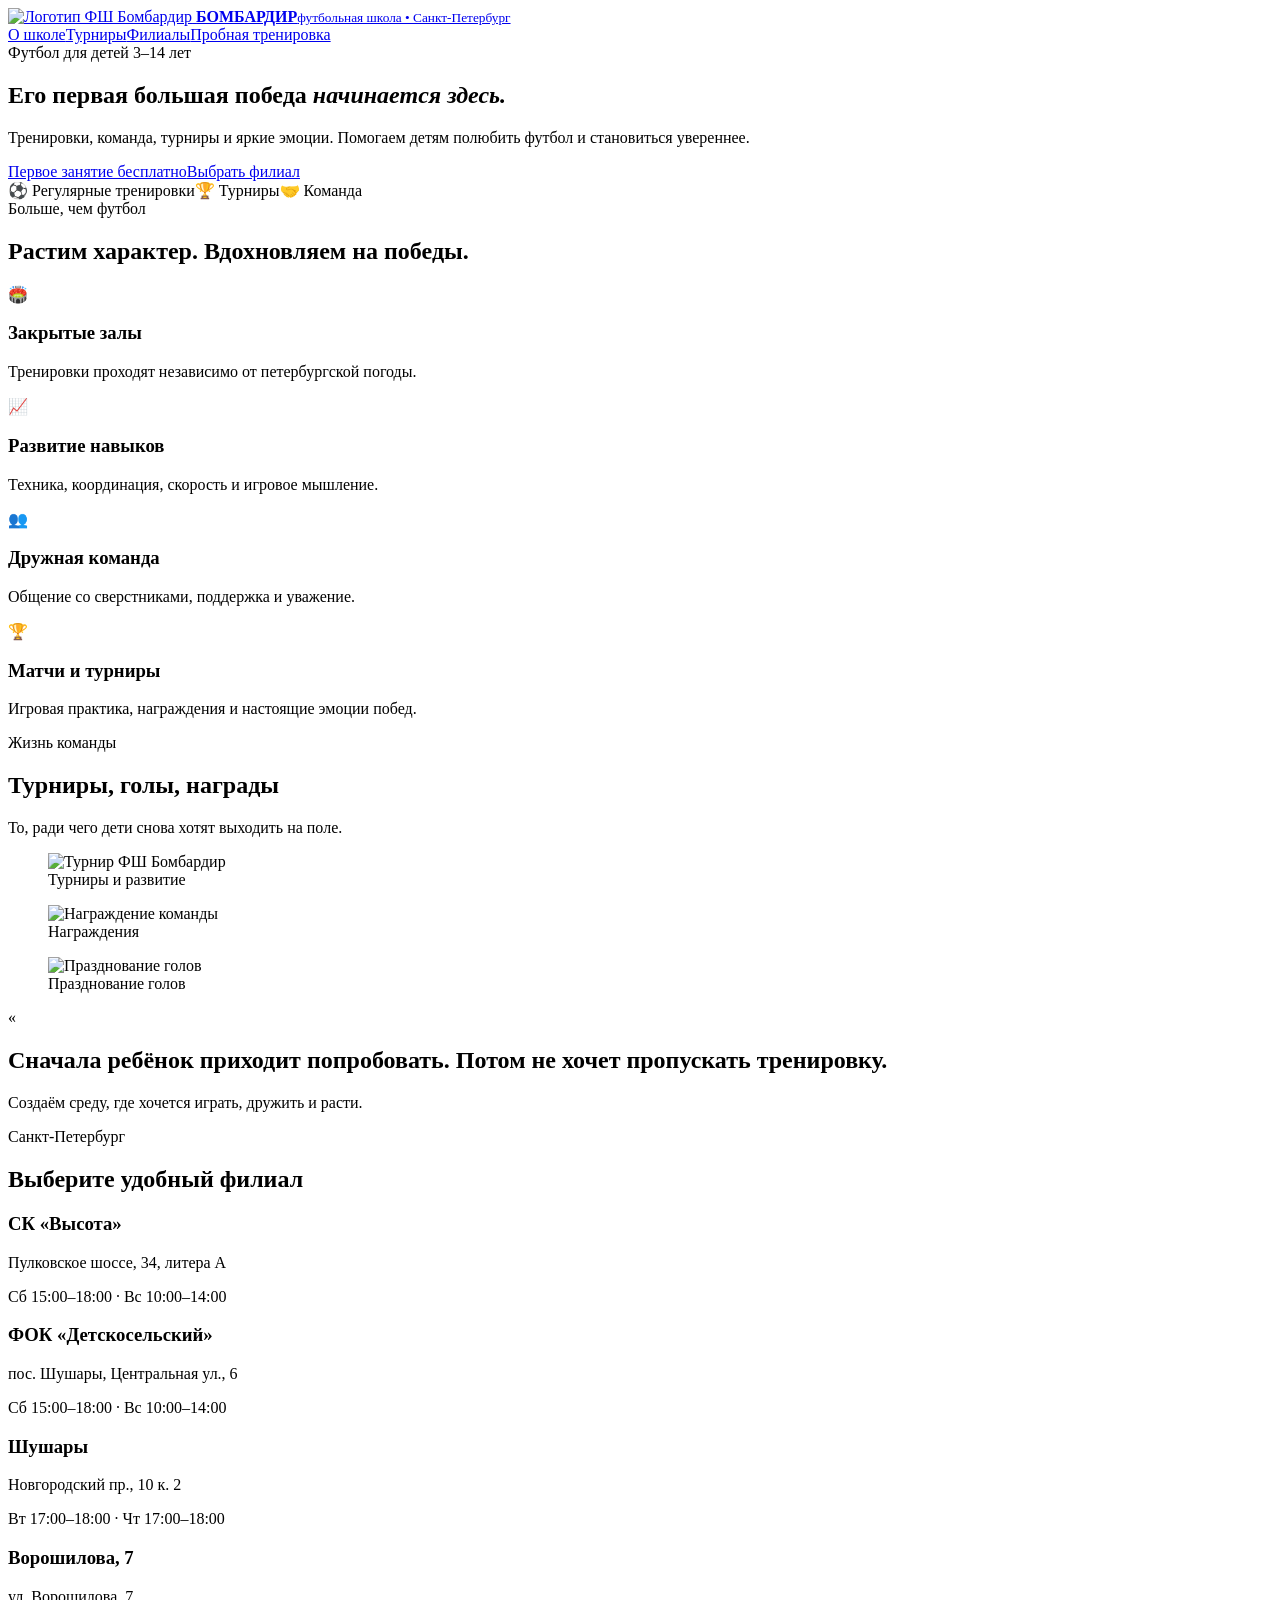
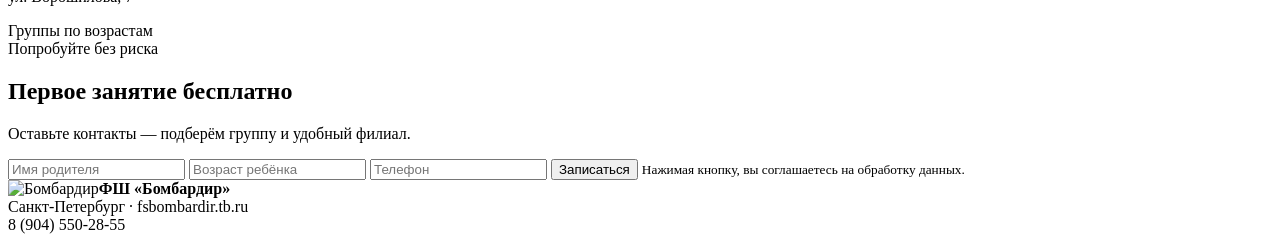
==== index.html @ 9c45136e "Add files via upload" ====
<!doctype html>
<html lang="ru">
<head>
  <meta charset="utf-8" />
  <meta name="viewport" content="width=device-width, initial-scale=1" />
  <meta name="theme-color" content="#06130d" />
  <title>ФШ «Бомбардир» — футбол для детей 3–14 лет</title>
  <meta name="description" content="Футбольная школа «Бомбардир» в Санкт-Петербурге. Тренировки для детей 3–14 лет. Первое занятие бесплатно." />
  <link rel="stylesheet" href="styles.css" />
</head>
<body>
<header class="topbar">
  <a class="brand" href="#top" aria-label="ФШ Бомбардир">
    <span class="logo-box"><img src="assets/logo.jpg" alt="Логотип ФШ Бомбардир"></span>
    <span><b>БОМБАРДИР</b><small>футбольная школа • Санкт-Петербург</small></span>
  </a>
  <nav>
    <a href="#benefits">О школе</a><a href="#gallery">Турниры</a><a href="#branches">Филиалы</a><a href="#trial" class="nav-cta">Пробная тренировка</a>
  </nav>
</header>

<main id="top">
<section class="hero">
  <div class="hero-bg"></div>
  <div class="hero-shade"></div>
  <div class="hero-content">
    <span class="eyebrow">Футбол для детей 3–14 лет</span>
    <h1>Его первая большая победа <em>начинается здесь.</em></h1>
    <p>Тренировки, команда, турниры и яркие эмоции. Помогаем детям полюбить футбол и становиться увереннее.</p>
    <div class="hero-actions"><a class="btn primary" href="#trial">Первое занятие бесплатно</a><a class="btn ghost" href="#branches">Выбрать филиал</a></div>
    <div class="proof"><span>⚽ Регулярные тренировки</span><span>🏆 Турниры</span><span>🤝 Команда</span></div>
  </div>
</section>

<section id="benefits" class="section dark">
  <div class="section-head"><span class="eyebrow">Больше, чем футбол</span><h2>Растим характер. Вдохновляем на победы.</h2></div>
  <div class="cards four">
    <article><div class="ico">🏟️</div><h3>Закрытые залы</h3><p>Тренировки проходят независимо от петербургской погоды.</p></article>
    <article><div class="ico">📈</div><h3>Развитие навыков</h3><p>Техника, координация, скорость и игровое мышление.</p></article>
    <article><div class="ico">👥</div><h3>Дружная команда</h3><p>Общение со сверстниками, поддержка и уважение.</p></article>
    <article><div class="ico">🏆</div><h3>Матчи и турниры</h3><p>Игровая практика, награждения и настоящие эмоции побед.</p></article>
  </div>
</section>

<section id="gallery" class="section gallery-section">
  <div class="section-head"><span class="eyebrow">Жизнь команды</span><h2>Турниры, голы, награды</h2><p>То, ради чего дети снова хотят выходить на поле.</p></div>
  <div class="gallery">
    <figure class="wide"><img src="assets/tournament.png" alt="Турнир ФШ Бомбардир"><figcaption>Турниры и развитие</figcaption></figure>
    <figure><img src="assets/awards.png" alt="Награждение команды"><figcaption>Награждения</figcaption></figure>
    <figure><img src="assets/goals.png" alt="Празднование голов"><figcaption>Празднование голов</figcaption></figure>
  </div>
</section>

<section class="section quote">
  <div class="quote-card"><span>«</span><h2>Сначала ребёнок приходит попробовать. Потом не хочет пропускать тренировку.</h2><p>Создаём среду, где хочется играть, дружить и расти.</p></div>
</section>

<section id="branches" class="section dark branches">
  <div class="section-head"><span class="eyebrow">Санкт-Петербург</span><h2>Выберите удобный филиал</h2></div>
  <div class="cards branches-grid">
    <article><h3>СК «Высота»</h3><p>Пулковское шоссе, 34, литера А</p><span>Сб 15:00–18:00 · Вс 10:00–14:00</span></article>
    <article><h3>ФОК «Детскосельский»</h3><p>пос. Шушары, Центральная ул., 6</p><span>Сб 15:00–18:00 · Вс 10:00–14:00</span></article>
    <article><h3>Шушары</h3><p>Новгородский пр., 10 к. 2</p><span>Вт 17:00–18:00 · Чт 17:00–18:00</span></article>
    <article><h3>Ворошилова, 7</h3><p>ул. Ворошилова, 7</p><span>Группы по возрастам</span></article>
  </div>
</section>

<section id="trial" class="section trial">
  <div class="trial-copy"><span class="eyebrow">Попробуйте без риска</span><h2>Первое занятие бесплатно</h2><p>Оставьте контакты — подберём группу и удобный филиал.</p></div>
  <form onsubmit="event.preventDefault(); document.querySelector('.form-note').textContent='Демо: форма работает визуально. На опубликованном сайте подключим отправку заявок.';">
    <input required placeholder="Имя родителя" />
    <input required placeholder="Возраст ребёнка" inputmode="numeric" />
    <input required placeholder="Телефон" inputmode="tel" />
    <button class="btn primary" type="submit">Записаться</button>
    <small class="form-note">Нажимая кнопку, вы соглашаетесь на обработку данных.</small>
  </form>
</section>
</main>

<footer><div class="footer-brand"><span class="logo-box small"><img src="assets/logo.jpg" alt="Бомбардир"></span><b>ФШ «Бомбардир»</b></div><div>Санкт-Петербург · fsbombardir.tb.ru</div><div>8 (904) 550-28-55</div></footer>
<script src="script.js"></script>
</body>
</html>
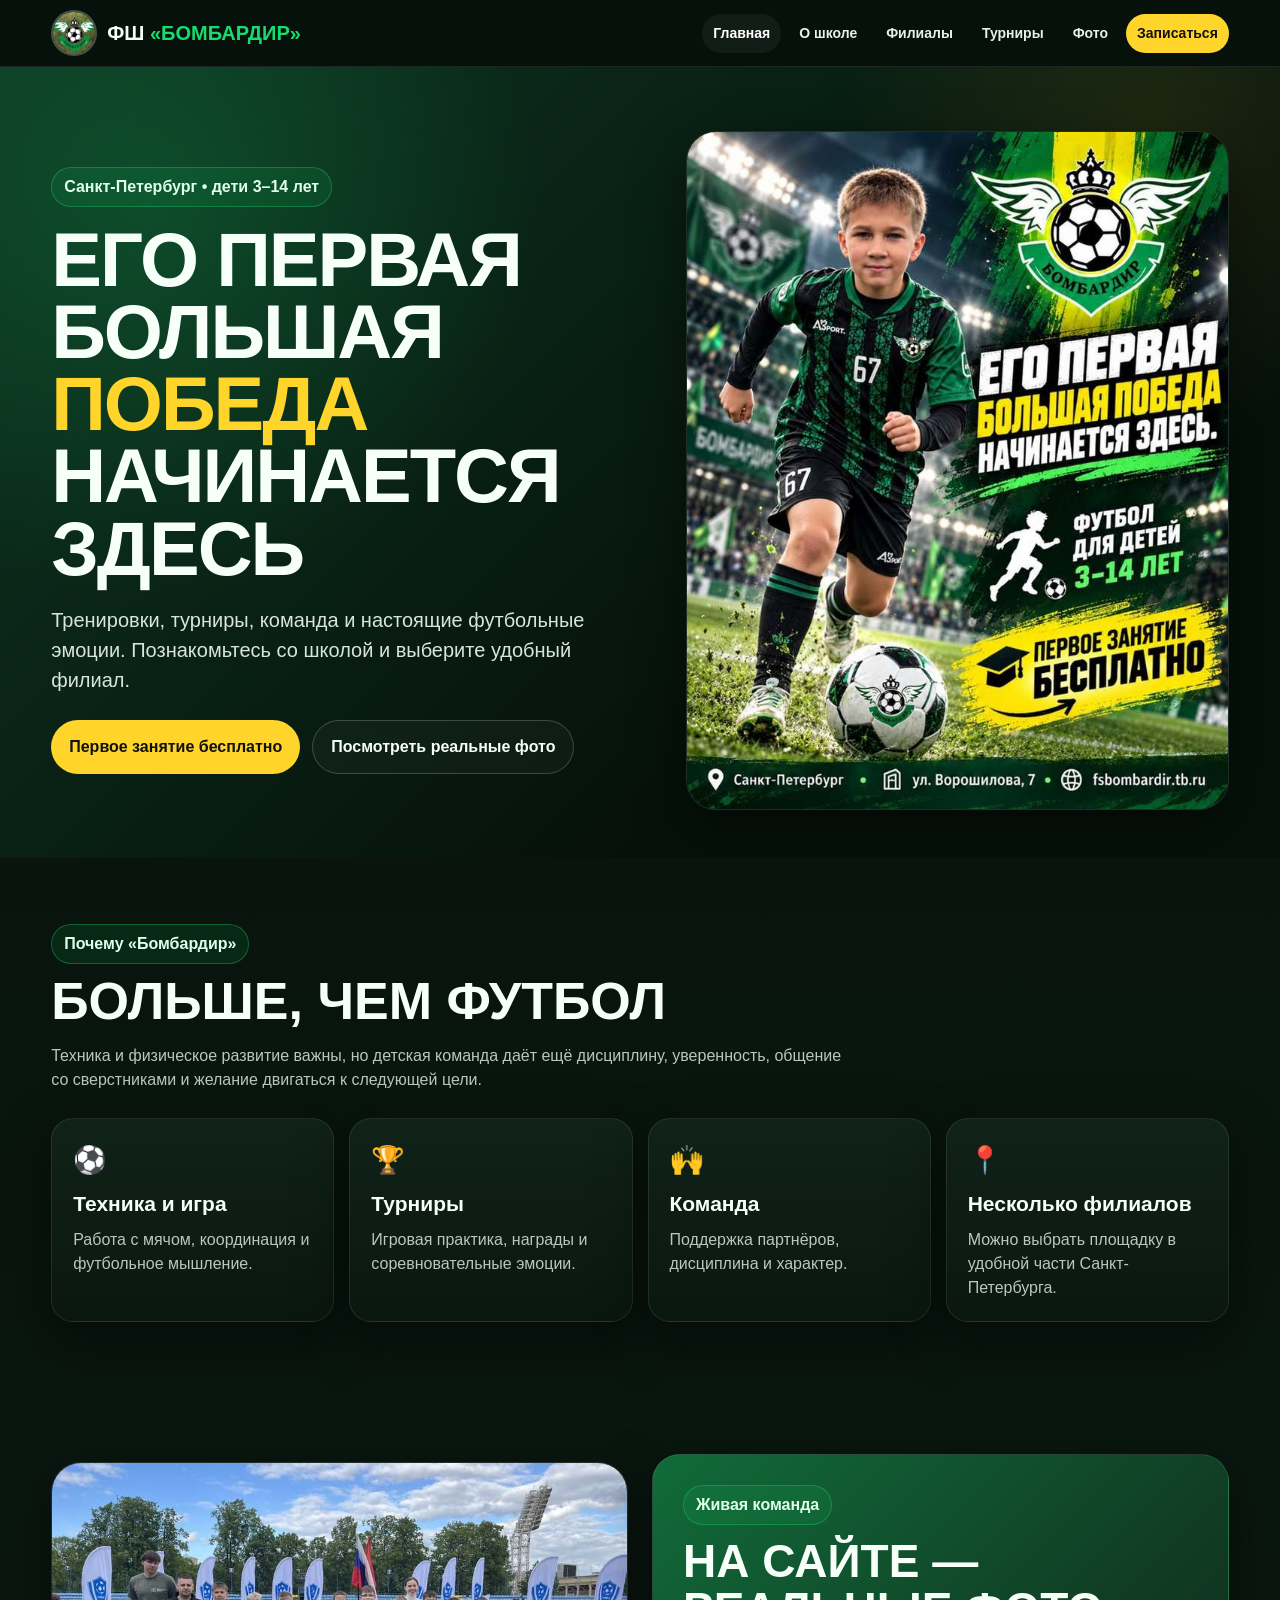
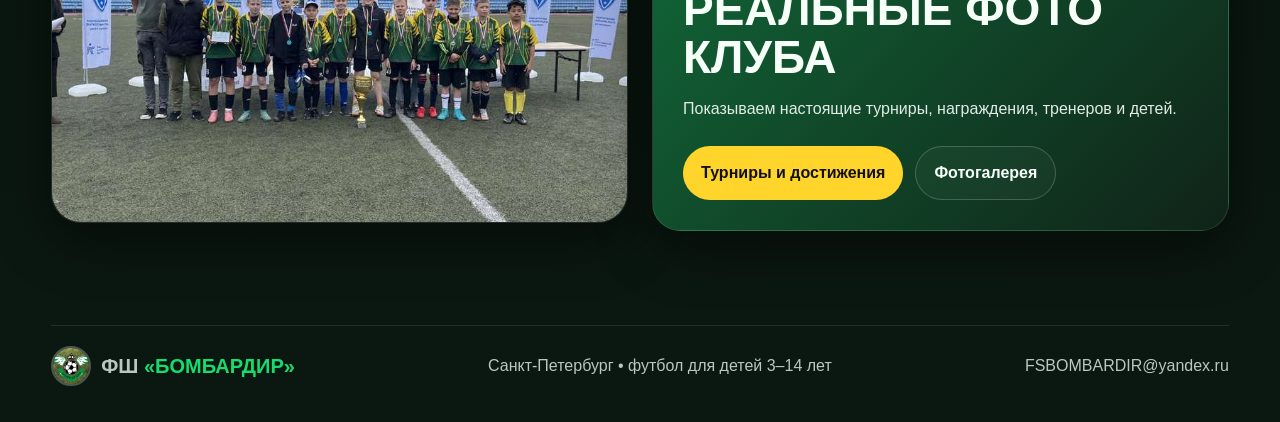
==== commit 577f26ae: "Add files via upload" ====
--- a/index.html
+++ b/index.html
@@ -1,83 +1 @@
-<!doctype html>
-<html lang="ru">
-<head>
-  <meta charset="utf-8" />
-  <meta name="viewport" content="width=device-width, initial-scale=1" />
-  <meta name="theme-color" content="#06130d" />
-  <title>ФШ «Бомбардир» — футбол для детей 3–14 лет</title>
-  <meta name="description" content="Футбольная школа «Бомбардир» в Санкт-Петербурге. Тренировки для детей 3–14 лет. Первое занятие бесплатно." />
-  <link rel="stylesheet" href="styles.css" />
-</head>
-<body>
-<header class="topbar">
-  <a class="brand" href="#top" aria-label="ФШ Бомбардир">
-    <span class="logo-box"><img src="assets/logo.jpg" alt="Логотип ФШ Бомбардир"></span>
-    <span><b>БОМБАРДИР</b><small>футбольная школа • Санкт-Петербург</small></span>
-  </a>
-  <nav>
-    <a href="#benefits">О школе</a><a href="#gallery">Турниры</a><a href="#branches">Филиалы</a><a href="#trial" class="nav-cta">Пробная тренировка</a>
-  </nav>
-</header>
-
-<main id="top">
-<section class="hero">
-  <div class="hero-bg"></div>
-  <div class="hero-shade"></div>
-  <div class="hero-content">
-    <span class="eyebrow">Футбол для детей 3–14 лет</span>
-    <h1>Его первая большая победа <em>начинается здесь.</em></h1>
-    <p>Тренировки, команда, турниры и яркие эмоции. Помогаем детям полюбить футбол и становиться увереннее.</p>
-    <div class="hero-actions"><a class="btn primary" href="#trial">Первое занятие бесплатно</a><a class="btn ghost" href="#branches">Выбрать филиал</a></div>
-    <div class="proof"><span>⚽ Регулярные тренировки</span><span>🏆 Турниры</span><span>🤝 Команда</span></div>
-  </div>
-</section>
-
-<section id="benefits" class="section dark">
-  <div class="section-head"><span class="eyebrow">Больше, чем футбол</span><h2>Растим характер. Вдохновляем на победы.</h2></div>
-  <div class="cards four">
-    <article><div class="ico">🏟️</div><h3>Закрытые залы</h3><p>Тренировки проходят независимо от петербургской погоды.</p></article>
-    <article><div class="ico">📈</div><h3>Развитие навыков</h3><p>Техника, координация, скорость и игровое мышление.</p></article>
-    <article><div class="ico">👥</div><h3>Дружная команда</h3><p>Общение со сверстниками, поддержка и уважение.</p></article>
-    <article><div class="ico">🏆</div><h3>Матчи и турниры</h3><p>Игровая практика, награждения и настоящие эмоции побед.</p></article>
-  </div>
-</section>
-
-<section id="gallery" class="section gallery-section">
-  <div class="section-head"><span class="eyebrow">Жизнь команды</span><h2>Турниры, голы, награды</h2><p>То, ради чего дети снова хотят выходить на поле.</p></div>
-  <div class="gallery">
-    <figure class="wide"><img src="assets/tournament.png" alt="Турнир ФШ Бомбардир"><figcaption>Турниры и развитие</figcaption></figure>
-    <figure><img src="assets/awards.png" alt="Награждение команды"><figcaption>Награждения</figcaption></figure>
-    <figure><img src="assets/goals.png" alt="Празднование голов"><figcaption>Празднование голов</figcaption></figure>
-  </div>
-</section>
-
-<section class="section quote">
-  <div class="quote-card"><span>«</span><h2>Сначала ребёнок приходит попробовать. Потом не хочет пропускать тренировку.</h2><p>Создаём среду, где хочется играть, дружить и расти.</p></div>
-</section>
-
-<section id="branches" class="section dark branches">
-  <div class="section-head"><span class="eyebrow">Санкт-Петербург</span><h2>Выберите удобный филиал</h2></div>
-  <div class="cards branches-grid">
-    <article><h3>СК «Высота»</h3><p>Пулковское шоссе, 34, литера А</p><span>Сб 15:00–18:00 · Вс 10:00–14:00</span></article>
-    <article><h3>ФОК «Детскосельский»</h3><p>пос. Шушары, Центральная ул., 6</p><span>Сб 15:00–18:00 · Вс 10:00–14:00</span></article>
-    <article><h3>Шушары</h3><p>Новгородский пр., 10 к. 2</p><span>Вт 17:00–18:00 · Чт 17:00–18:00</span></article>
-    <article><h3>Ворошилова, 7</h3><p>ул. Ворошилова, 7</p><span>Группы по возрастам</span></article>
-  </div>
-</section>
-
-<section id="trial" class="section trial">
-  <div class="trial-copy"><span class="eyebrow">Попробуйте без риска</span><h2>Первое занятие бесплатно</h2><p>Оставьте контакты — подберём группу и удобный филиал.</p></div>
-  <form onsubmit="event.preventDefault(); document.querySelector('.form-note').textContent='Демо: форма работает визуально. На опубликованном сайте подключим отправку заявок.';">
-    <input required placeholder="Имя родителя" />
-    <input required placeholder="Возраст ребёнка" inputmode="numeric" />
-    <input required placeholder="Телефон" inputmode="tel" />
-    <button class="btn primary" type="submit">Записаться</button>
-    <small class="form-note">Нажимая кнопку, вы соглашаетесь на обработку данных.</small>
-  </form>
-</section>
-</main>
-
-<footer><div class="footer-brand"><span class="logo-box small"><img src="assets/logo.jpg" alt="Бомбардир"></span><b>ФШ «Бомбардир»</b></div><div>Санкт-Петербург · fsbombardir.tb.ru</div><div>8 (904) 550-28-55</div></footer>
-<script src="script.js"></script>
-</body>
-</html>
+<!doctype html><html lang="ru"><head><meta charset="utf-8"><meta name="viewport" content="width=device-width,initial-scale=1"><title>ФШ «Бомбардир» — футбол для детей 3–14 лет</title><meta name="description" content="Футбольная школа «Бомбардир» в Санкт-Петербурге. Первое занятие бесплатно."><link rel="stylesheet" href="style.css"></head><body><header class="top"><div class="wrap topin"><a class="brand" href="index.html"><img src="[data-uri]" alt="Логотип ФШ Бомбардир"><span>ФШ <b>«БОМБАРДИР»</b></span></a><nav class="nav"><a class="active " href="index.html">Главная</a><a class="" href="about.html">О школе</a><a class="" href="branches.html">Филиалы</a><a class="" href="tournaments.html">Турниры</a><a class="" href="gallery.html">Фото</a><a class="cta" href="trial.html">Записаться</a></nav></div></header><main><section class="hero"><div class="wrap heroGrid"><div><span class="eyebrow">Санкт-Петербург • дети 3–14 лет</span><h1>Его первая большая <span>победа</span> начинается здесь</h1><p class="lead">Тренировки, турниры, команда и настоящие футбольные эмоции. Познакомьтесь со школой и выберите удобный филиал.</p><div class="actions"><a class="btn primary" href="trial.html">Первое занятие бесплатно</a><a class="btn ghost" href="gallery.html">Посмотреть реальные фото</a></div></div><div class="visual"><img src="[data-uri]" alt="Футбольная школа Бомбардир"></div></div></section><section class="wrap"><div class="sectionHead"><span class="tag">Почему «Бомбардир»</span><h2>Больше, чем футбол</h2><p class="sub">Техника и физическое развитие важны, но детская команда даёт ещё дисциплину, уверенность, общение со сверстниками и желание двигаться к следующей цели.</p></div><div class="cards"><div class="card"><div class="ico">⚽</div><h3>Техника и игра</h3><p>Работа с мячом, координация и футбольное мышление.</p></div><div class="card"><div class="ico">🏆</div><h3>Турниры</h3><p>Игровая практика, награды и соревновательные эмоции.</p></div><div class="card"><div class="ico">🙌</div><h3>Команда</h3><p>Поддержка партнёров, дисциплина и характер.</p></div><div class="card"><div class="ico">📍</div><h3>Несколько филиалов</h3><p>Можно выбрать площадку в удобной части Санкт-Петербурга.</p></div></div></section><section class="wrap"><div class="split"><div class="visual wide"><img src="[data-uri]" alt="Команда ФШ Бомбардир"></div><div class="copyBox"><span class="tag">Живая команда</span><h3>На сайте — реальные фото клуба</h3><p>Показываем настоящие турниры, награждения, тренеров и детей.</p><div class="actions"><a class="btn primary" href="tournaments.html">Турниры и достижения</a><a class="btn ghost" href="gallery.html">Фотогалерея</a></div></div></div></section></main><footer><div class="wrap foot"><a class="brand" href="index.html"><img src="[data-uri]" alt="Логотип"><span>ФШ <b>«БОМБАРДИР»</b></span></a><span>Санкт-Петербург • футбол для детей 3–14 лет</span><a href="mailto:FSBOMBARDIR@yandex.ru">FSBOMBARDIR@yandex.ru</a></div></footer></body></html>
--- a/style.css
+++ b/style.css
@@ -0,0 +1,9 @@
+
+:root{--bg:#06110b;--bg2:#0b1811;--card:#102219;--card2:#0d1d14;--line:#ffffff18;--g:#18db6e;--y:#ffd42b;--t:#f6fff8;--m:#b9c8be;--shadow:0 18px 55px #0007;--r:24px}
+*{box-sizing:border-box}html{scroll-behavior:smooth}body{margin:0;background:linear-gradient(180deg,var(--bg),var(--bg2));color:var(--t);font:16px/1.5 Arial,sans-serif}a{color:inherit;text-decoration:none}img{display:block;width:100%}.wrap{width:min(1180px,92vw);margin:auto}
+.top{position:sticky;top:0;z-index:30;background:#06110bf0;border-bottom:1px solid var(--line);backdrop-filter:blur(14px)}.topin{display:flex;align-items:center;gap:18px;padding:10px 0}.brand{display:flex;align-items:center;gap:10px;font-size:20px;font-weight:900;white-space:nowrap}.brand img{width:46px;height:46px;border-radius:50%;object-fit:cover;border:2px solid #fff4}.brand b{color:var(--g)}.nav{margin-left:auto;display:flex;gap:7px;align-items:center;overflow-x:auto;scrollbar-width:none}.nav::-webkit-scrollbar{display:none}.nav a{padding:9px 11px;border-radius:999px;white-space:nowrap;color:#e7f0e9;font-weight:700;font-size:14px}.nav a:hover,.nav a.active{background:#ffffff0e;color:#fff}.nav .cta{background:var(--y);color:#111}
+.hero{position:relative;overflow:hidden;padding:64px 0 48px;background:radial-gradient(circle at 12% 18%,#18db6e2d,transparent 30%),radial-gradient(circle at 90% 8%,#ffd42b18,transparent 23%),linear-gradient(135deg,#0d3521,#06110b 68%)}.hero:after{content:"";position:absolute;inset:0;background:repeating-linear-gradient(120deg,transparent 0 52px,#fff04 52px 54px)}.heroGrid{position:relative;z-index:1;display:grid;grid-template-columns:1.05fr .95fr;gap:34px;align-items:center}.eyebrow,.tag{display:inline-block;padding:7px 12px;border:1px solid #18db6e55;background:#18db6e18;border-radius:999px;color:#e0ffea;font-weight:800}.hero h1,.pagehero h1{font-size:clamp(40px,6.2vw,76px);line-height:.95;letter-spacing:-2px;text-transform:uppercase;margin:17px 0}.hero h1 span,.pagehero h1 span{color:var(--y)}.lead{font-size:20px;color:#d8e5dc;max-width:720px}.actions{display:flex;gap:12px;flex-wrap:wrap;margin-top:25px}.btn{display:inline-flex;justify-content:center;align-items:center;padding:14px 18px;border-radius:999px;font-weight:900}.primary{background:var(--y);color:#111}.ghost{border:1px solid #ffffff32;background:#ffffff08}.visual{border-radius:30px;overflow:hidden;border:1px solid var(--line);box-shadow:var(--shadow);background:#0a1710}.visual img{aspect-ratio:4/5;object-fit:cover}.visual.wide img{aspect-ratio:16/10}
+section{padding:66px 0}.sectionHead{margin-bottom:26px}h2{font-size:clamp(30px,4.2vw,52px);line-height:1.02;text-transform:uppercase;margin:11px 0 9px}.sub{color:var(--m);max-width:800px}.cards{display:grid;grid-template-columns:repeat(4,1fr);gap:15px}.card{padding:21px;border:1px solid var(--line);border-radius:22px;background:linear-gradient(180deg,var(--card),#0a1710);box-shadow:var(--shadow)}.card .ico{font-size:27px}.card h3{font-size:21px;margin:8px 0}.card p{color:var(--m);margin:0}.split{display:grid;grid-template-columns:1fr 1fr;gap:24px;align-items:center}.copyBox{padding:30px;border-radius:28px;border:1px solid var(--line);background:linear-gradient(135deg,#116b3a,#102318);box-shadow:var(--shadow)}.copyBox h3{font-size:clamp(29px,4vw,46px);line-height:1.05;text-transform:uppercase;margin:12px 0}.copyBox p,.copyBox li{color:#e1ece5}
+.pagehero{padding:52px 0 38px;background:radial-gradient(circle at 15% 15%,#18db6e28,transparent 31%),linear-gradient(135deg,#0d3521,#06110b 70%)}.pageheroGrid{display:grid;grid-template-columns:1.15fr .85fr;gap:28px;align-items:center}.pagehero .visual img{aspect-ratio:16/10;object-fit:cover}.grid2{display:grid;grid-template-columns:repeat(2,1fr);gap:16px}.grid3{display:grid;grid-template-columns:repeat(3,1fr);gap:16px}.branch{padding:22px;border-radius:20px;border:1px solid var(--line);border-left:5px solid var(--g);background:var(--card2);box-shadow:var(--shadow)}.branch h3{font-size:23px;margin:0 0 6px}.branch p{color:var(--m);margin:5px 0}.branch a{color:#fff;font-weight:800}.photo{overflow:hidden;border:1px solid var(--line);border-radius:22px;background:#0a1710;box-shadow:var(--shadow)}.photo img{aspect-ratio:4/5;object-fit:cover}.photo.landscape img{aspect-ratio:16/10}.photo .cap{padding:13px 15px;font-weight:800;color:#dce9e0}.steps{counter-reset:step;display:grid;grid-template-columns:repeat(3,1fr);gap:15px}.step{counter-increment:step;padding:23px;border-radius:22px;background:var(--card);border:1px solid var(--line)}.step:before{content:counter(step);display:grid;place-items:center;width:36px;height:36px;border-radius:50%;background:var(--y);color:#111;font-weight:900;margin-bottom:13px}.step h3{margin:0 0 7px}.step p{margin:0;color:var(--m)}
+.notice{padding:20px 22px;border-radius:18px;background:#ffd42b12;border:1px solid #ffd42b45;color:#fff0aa}.trial{display:grid;grid-template-columns:1.05fr .95fr;gap:24px;padding:34px;border-radius:30px;background:linear-gradient(135deg,#106c39,#102318);border:1px solid var(--line);box-shadow:var(--shadow)}.trial h2{margin-top:10px}.form{display:grid;grid-template-columns:1fr 1fr;gap:10px}.form input,.form select,.form textarea{width:100%;padding:14px;border:0;border-radius:12px;font:inherit}.form textarea{min-height:96px;resize:vertical}.full{grid-column:1/-1}.form button{border:0;cursor:pointer}.contactLine{display:flex;gap:12px;flex-wrap:wrap;margin-top:16px}.contactChip{padding:10px 13px;border-radius:999px;border:1px solid #ffffff28;background:#ffffff08}footer{padding:28px 0 36px;color:var(--m)}.foot{border-top:1px solid var(--line);padding-top:20px;display:flex;justify-content:space-between;align-items:center;gap:14px;flex-wrap:wrap}.foot .brand img{width:40px;height:40px}
+@media(max-width:900px){.heroGrid,.pageheroGrid,.split,.trial{grid-template-columns:1fr}.cards{grid-template-columns:repeat(2,1fr)}.grid3,.steps{grid-template-columns:repeat(2,1fr)}.topin{align-items:flex-start}.nav{padding-bottom:3px}.brand span{display:none}}@media(max-width:620px){.cards,.grid2,.grid3,.steps,.form{grid-template-columns:1fr}.full{grid-column:auto}.hero,.pagehero{padding-top:42px}.hero h1,.pagehero h1{letter-spacing:-1px}.topin{gap:9px}.brand img{width:42px;height:42px}.nav a{font-size:13px;padding:8px 9px}}
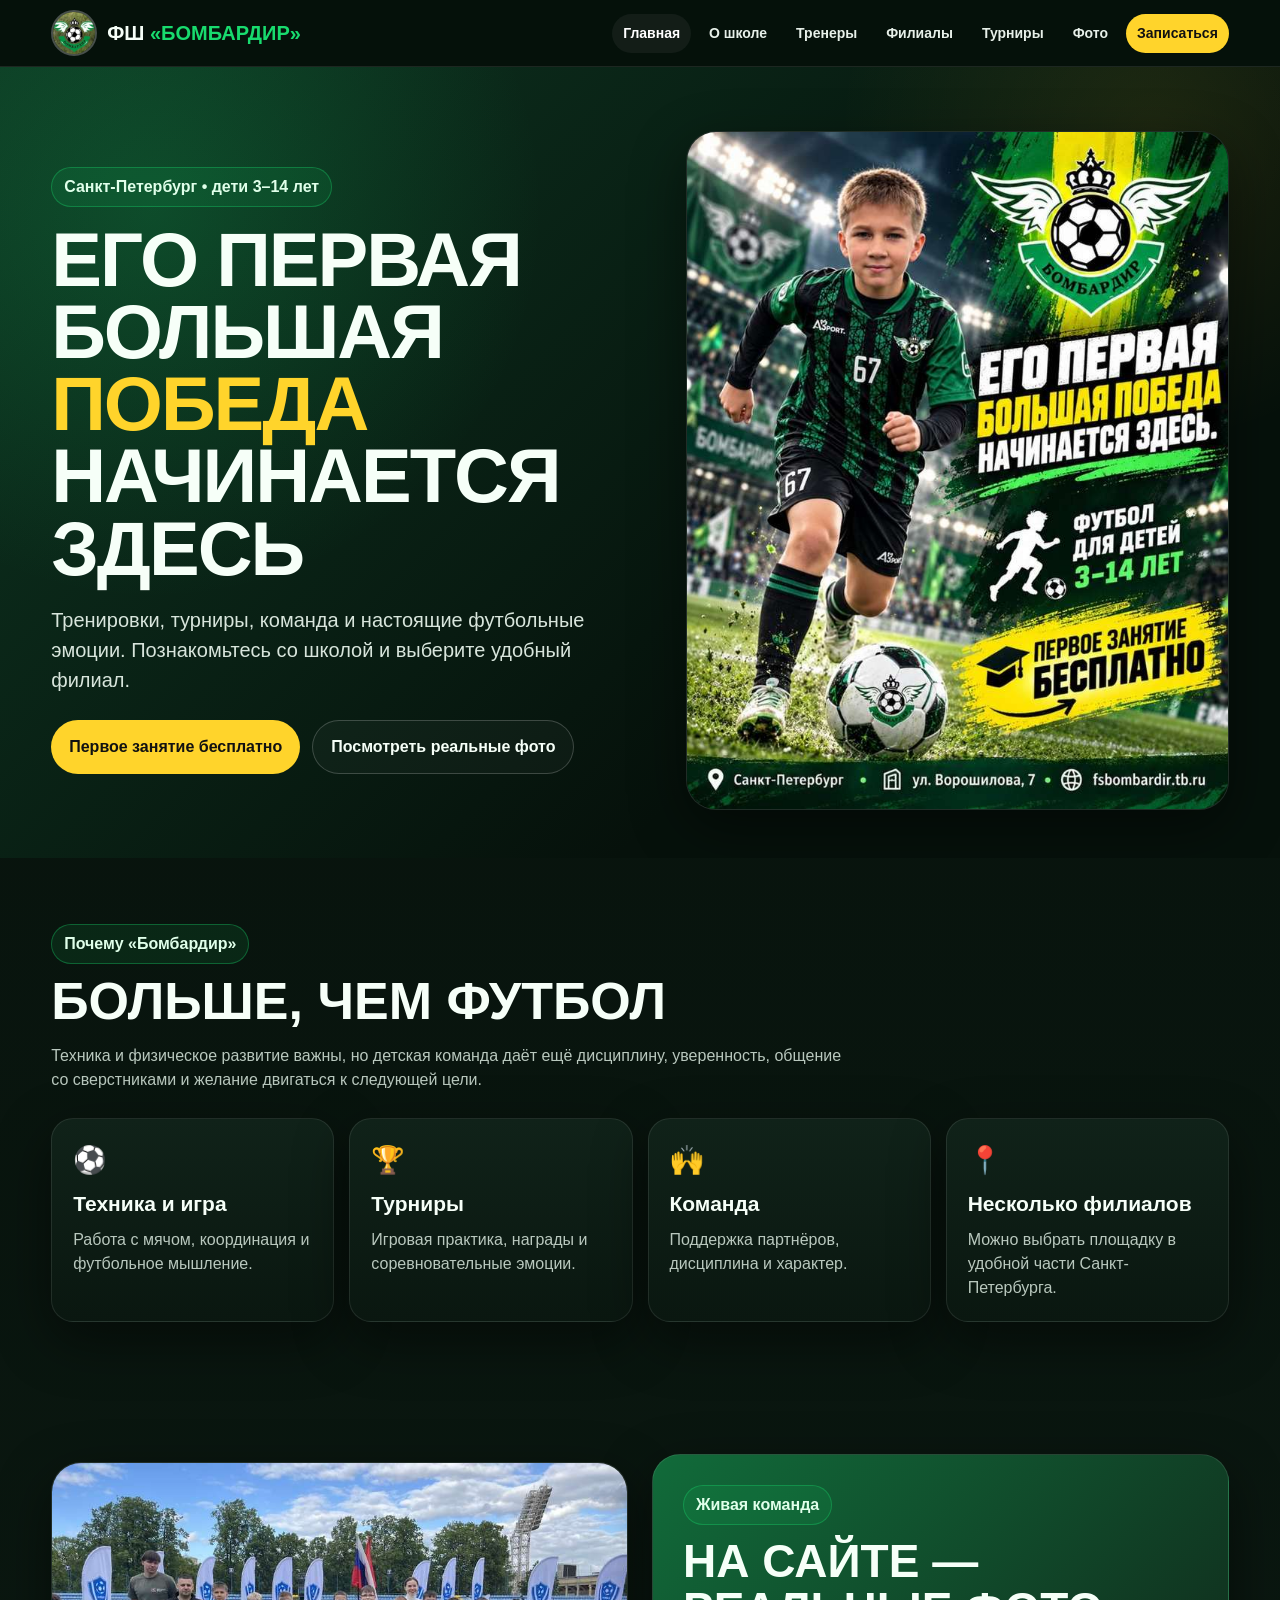
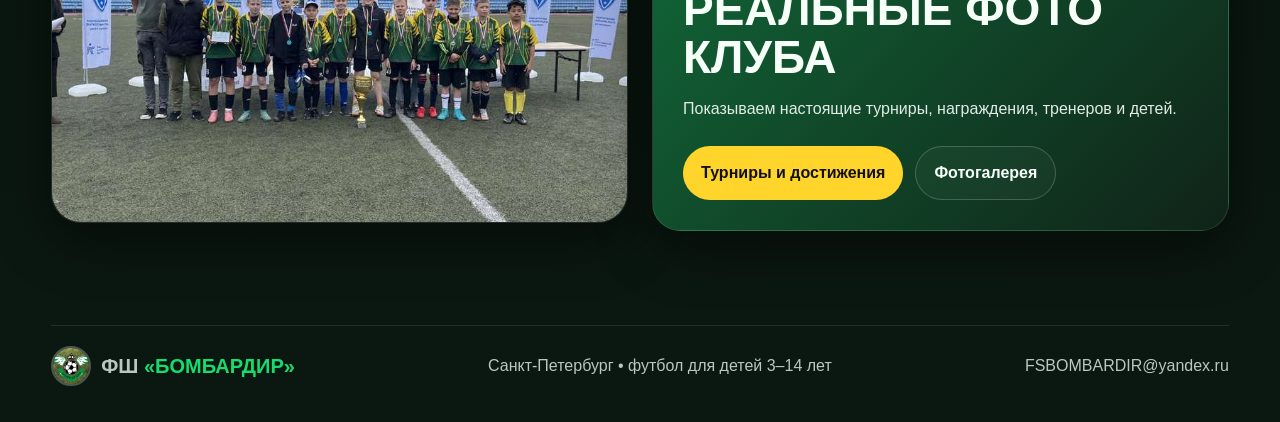
==== commit f7036d3e: "Add files via upload" ====
--- a/index.html
+++ b/index.html
@@ -1 +1 @@
-<!doctype html><html lang="ru"><head><meta charset="utf-8"><meta name="viewport" content="width=device-width,initial-scale=1"><title>ФШ «Бомбардир» — футбол для детей 3–14 лет</title><meta name="description" content="Футбольная школа «Бомбардир» в Санкт-Петербурге. Первое занятие бесплатно."><link rel="stylesheet" href="style.css"></head><body><header class="top"><div class="wrap topin"><a class="brand" href="index.html"><img src="[data-uri]" alt="Логотип ФШ Бомбардир"><span>ФШ <b>«БОМБАРДИР»</b></span></a><nav class="nav"><a class="active " href="index.html">Главная</a><a class="" href="about.html">О школе</a><a class="" href="branches.html">Филиалы</a><a class="" href="tournaments.html">Турниры</a><a class="" href="gallery.html">Фото</a><a class="cta" href="trial.html">Записаться</a></nav></div></header><main><section class="hero"><div class="wrap heroGrid"><div><span class="eyebrow">Санкт-Петербург • дети 3–14 лет</span><h1>Его первая большая <span>победа</span> начинается здесь</h1><p class="lead">Тренировки, турниры, команда и настоящие футбольные эмоции. Познакомьтесь со школой и выберите удобный филиал.</p><div class="actions"><a class="btn primary" href="trial.html">Первое занятие бесплатно</a><a class="btn ghost" href="gallery.html">Посмотреть реальные фото</a></div></div><div class="visual"><img src="[data-uri]" alt="Футбольная школа Бомбардир"></div></div></section><section class="wrap"><div class="sectionHead"><span class="tag">Почему «Бомбардир»</span><h2>Больше, чем футбол</h2><p class="sub">Техника и физическое развитие важны, но детская команда даёт ещё дисциплину, уверенность, общение со сверстниками и желание двигаться к следующей цели.</p></div><div class="cards"><div class="card"><div class="ico">⚽</div><h3>Техника и игра</h3><p>Работа с мячом, координация и футбольное мышление.</p></div><div class="card"><div class="ico">🏆</div><h3>Турниры</h3><p>Игровая практика, награды и соревновательные эмоции.</p></div><div class="card"><div class="ico">🙌</div><h3>Команда</h3><p>Поддержка партнёров, дисциплина и характер.</p></div><div class="card"><div class="ico">📍</div><h3>Несколько филиалов</h3><p>Можно выбрать площадку в удобной части Санкт-Петербурга.</p></div></div></section><section class="wrap"><div class="split"><div class="visual wide"><img src="[data-uri]" alt="Команда ФШ Бомбардир"></div><div class="copyBox"><span class="tag">Живая команда</span><h3>На сайте — реальные фото клуба</h3><p>Показываем настоящие турниры, награждения, тренеров и детей.</p><div class="actions"><a class="btn primary" href="tournaments.html">Турниры и достижения</a><a class="btn ghost" href="gallery.html">Фотогалерея</a></div></div></div></section></main><footer><div class="wrap foot"><a class="brand" href="index.html"><img src="[data-uri]" alt="Логотип"><span>ФШ <b>«БОМБАРДИР»</b></span></a><span>Санкт-Петербург • футбол для детей 3–14 лет</span><a href="mailto:FSBOMBARDIR@yandex.ru">FSBOMBARDIR@yandex.ru</a></div></footer></body></html>+<!doctype html><html lang="ru"><head><meta charset="utf-8"><meta name="viewport" content="width=device-width,initial-scale=1"><title>ФШ «Бомбардир» — футбол для детей 3–14 лет</title><meta name="description" content="Футбольная школа «Бомбардир» в Санкт-Петербурге. Первое занятие бесплатно."><link rel="stylesheet" href="style.css"></head><body><header class="top"><div class="wrap topin"><a class="brand" href="index.html"><img src="[data-uri]" alt="Логотип ФШ Бомбардир"><span>ФШ <b>«БОМБАРДИР»</b></span></a><nav class="nav"><a class="active " href="index.html">Главная</a><a class="" href="about.html">О школе</a><a class="" href="coaches.html">Тренеры</a><a class="" href="branches.html">Филиалы</a><a class="" href="tournaments.html">Турниры</a><a class="" href="gallery.html">Фото</a><a class="cta" href="trial.html">Записаться</a></nav></div></header><main><section class="hero"><div class="wrap heroGrid"><div><span class="eyebrow">Санкт-Петербург • дети 3–14 лет</span><h1>Его первая большая <span>победа</span> начинается здесь</h1><p class="lead">Тренировки, турниры, команда и настоящие футбольные эмоции. Познакомьтесь со школой и выберите удобный филиал.</p><div class="actions"><a class="btn primary" href="trial.html">Первое занятие бесплатно</a><a class="btn ghost" href="gallery.html">Посмотреть реальные фото</a></div></div><div class="visual"><img src="[data-uri]